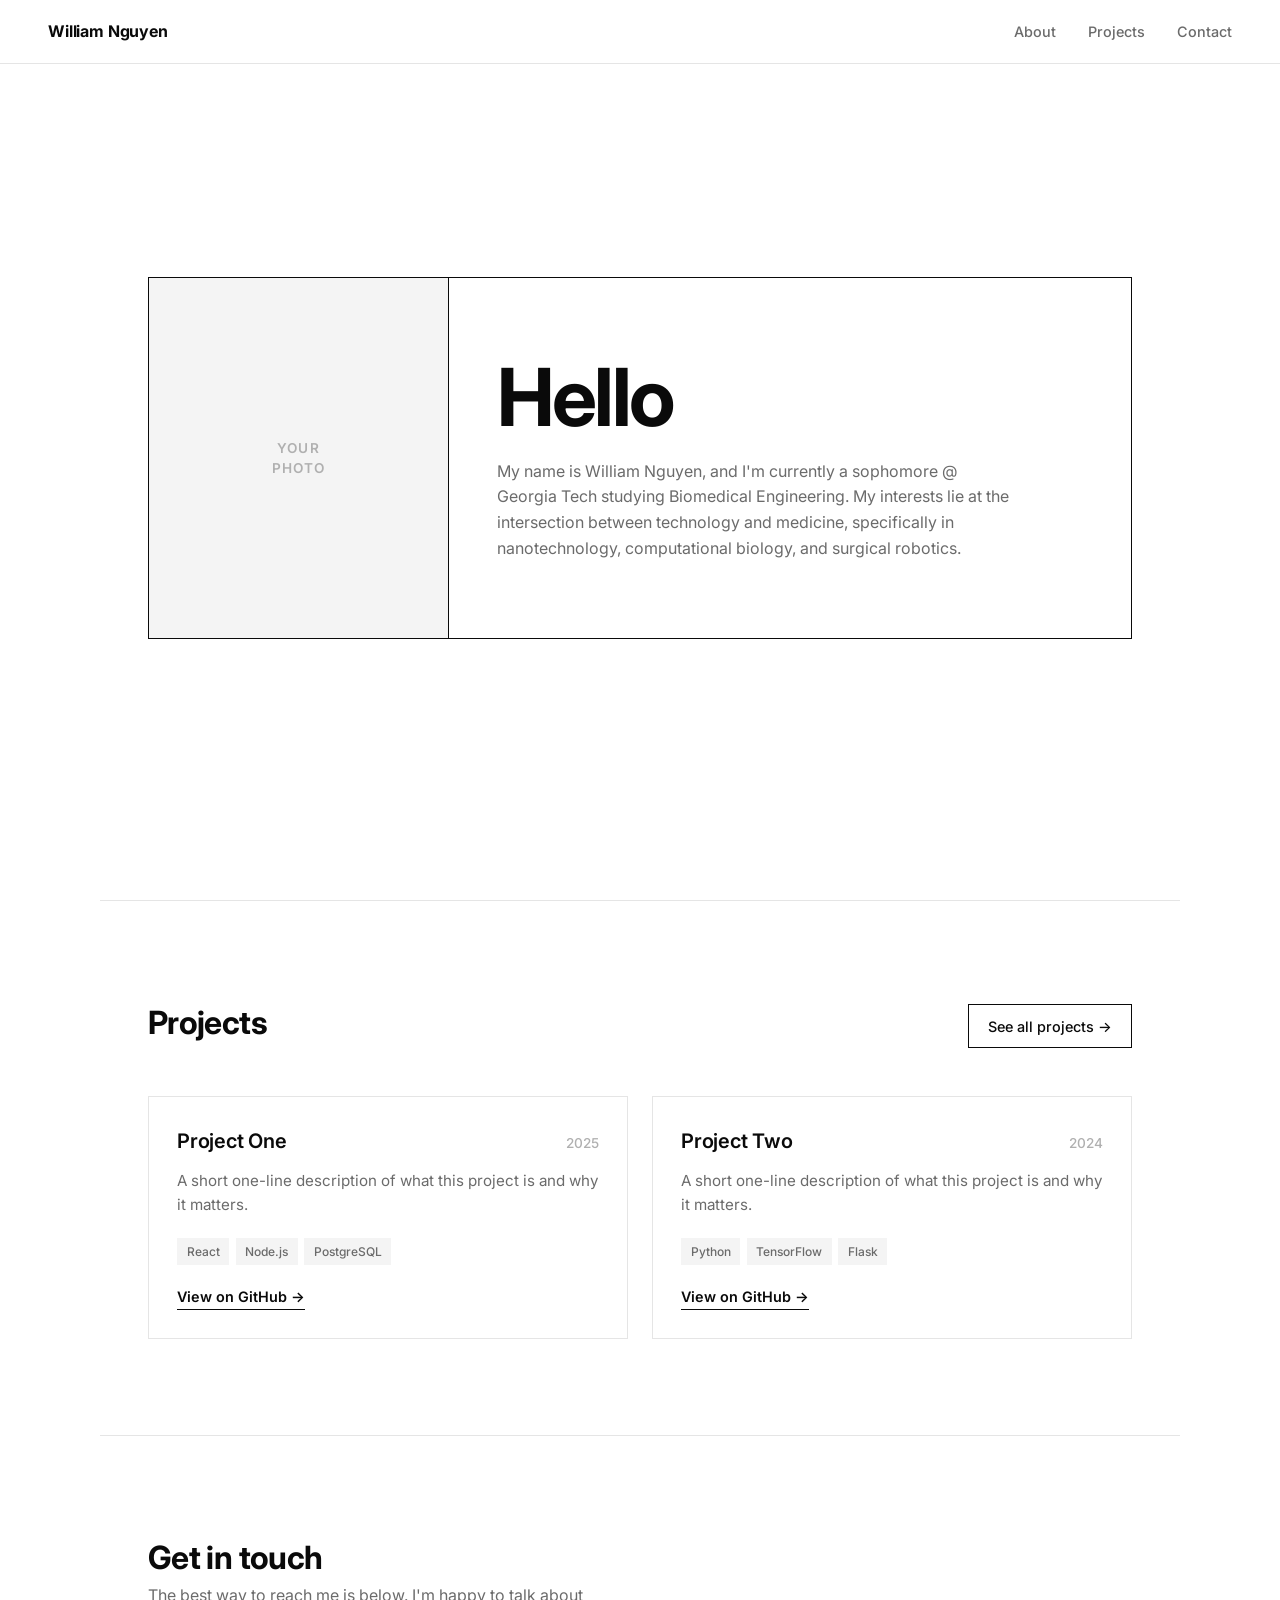
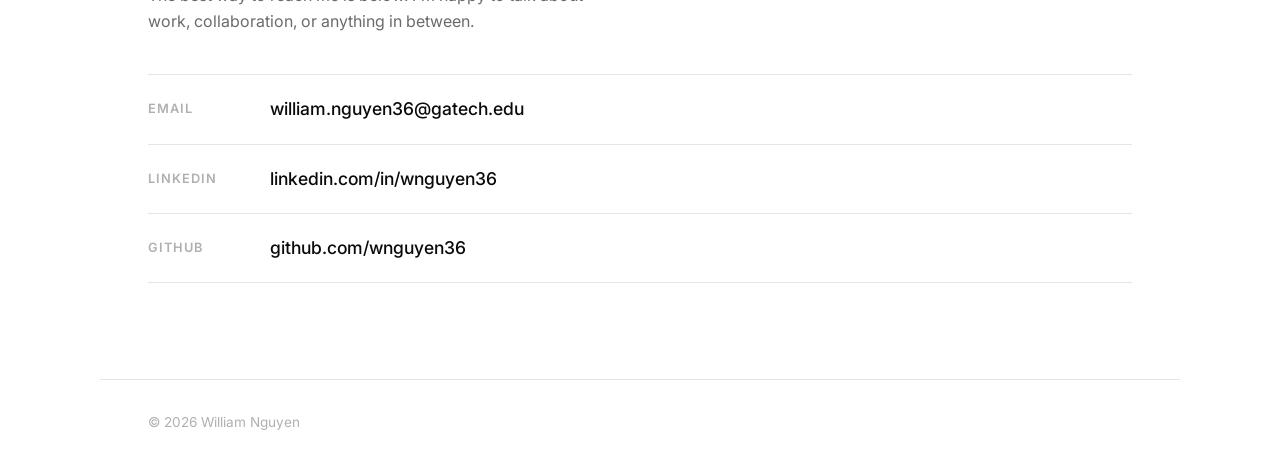
==== index.html @ 50991c11 "Template for portfolio" ====
<!DOCTYPE html>
<html lang="en">
<head>
  <meta charset="UTF-8" />
  <meta name="viewport" content="width=device-width, initial-scale=1.0" />
  <title>William Nguyen — Portfolio</title>
  <link rel="stylesheet" href="css/reset.css" />
  <link rel="stylesheet" href="css/style.css" />
  <link rel="preconnect" href="https://fonts.googleapis.com" />
  <link rel="preconnect" href="https://fonts.gstatic.com" crossorigin />
  <link href="https://fonts.googleapis.com/css2?family=Inter:wght@300;400;500;600;700&display=swap" rel="stylesheet" />
</head>
<body>

  <!-- NAV -->
  <nav class="nav" id="nav">
    <a href="#intro" class="nav__logo">William Nguyen</a>
    <ul class="nav__links">
      <li><a href="#intro">About</a></li>
      <li><a href="#projects">Projects</a></li>
      <li><a href="#contact">Contact</a></li>
    </ul>
  </nav>

  <!-- INTRODUCTION -->
  <section class="section intro" id="intro">
    <div class="intro__box">
      <div class="intro__photo" data-reveal="left">
        <!-- Replace src with your photo, e.g. assets/me.jpg -->
        <img src="" alt="Your photo" id="profilePhoto" />
        <span class="intro__photo-placeholder">Your<br>Photo</span>
      </div>
      <div class="intro__about" data-reveal="right">
        <h1 class="intro__greeting">
          <span class="sr-only">Hello,</span>
          <span class="intro__greeting-word" id="greetingWord" aria-hidden="true">Hello</span>
        </h1>

        <p class="intro__text">
          My name is William Nguyen, and I'm currently a sophomore @ Georgia Tech studying Biomedical Engineering. My interests lie at the intersection between technology and medicine, specifically in nanotechnology, computational biology, and surgical robotics.
        </p>
      </div>
    </div>
  </section>

  <!-- PROJECTS (preview) -->
  <section class="section projects" id="projects">
    <div class="section__head" data-reveal>
      <h2 class="section__title">Projects</h2>
      <a href="projects.html" class="btn">See all projects →</a>
    </div>
    <div class="projects__grid" id="projectsPreview">
      <!-- Top 2 projects injected here by JS -->
    </div>
  </section>

  <!-- CONTACT -->
  <section class="section contact" id="contact">
    <h2 class="section__title" data-reveal>Get in touch</h2>
    <p class="contact__sub" data-reveal>
      The best way to reach me is below. I'm happy to talk about work,
      collaboration, or anything in between.
    </p>
    <ul class="contact__list" id="contactList">
      <li data-reveal data-reveal-manual>
        <span class="contact__label">Email</span>
        <a href="mailto:william.nguyen36@gatech.edu" class="contact__value">william.nguyen36@gatech.edu</a>
      </li>
      <li data-reveal data-reveal-manual>
        <span class="contact__label">LinkedIn</span>
        <a href="https://linkedin.com/in/wnguyen36" target="_blank" rel="noopener" class="contact__value">linkedin.com/in/wnguyen36</a>
      </li>
      <li data-reveal data-reveal-manual>
        <span class="contact__label">GitHub</span>
        <a href="https://github.com/wnguyen36" target="_blank" rel="noopener" class="contact__value">github.com/wnguyen36</a>
      </li>
    </ul>
  </section>

  <footer class="footer">
    <span>© 2026 William Nguyen</span>
  </footer>

  <script src="js/projects-data.js"></script>
  <script src="js/reveal.js"></script>
  <script src="js/main.js"></script>
</body>
</html>
---- css/style.css ----
/* =============================================
   TOKENS — black & white minimal
============================================= */
:root {
  --black:   #0A0A0A;
  --white:   #FFFFFF;
  --gray-1:  #6B6B6B;   /* muted text */
  --gray-2:  #B0B0B0;   /* faint text */
  --gray-3:  #E5E5E5;   /* rules / borders */
  --gray-bg: #F4F4F4;   /* subtle fills */

  --font: 'Inter', system-ui, -apple-system, sans-serif;

  --max-w: 1080px;
  --gutter: clamp(1.25rem, 5vw, 3rem);
  --nav-h: 64px;
}

/* =============================================
   BASE
============================================= */
body {
  font-family: var(--font);
  color: var(--black);
  background: var(--white);
  line-height: 1.6;
  font-size: 1rem;
}
.sr-only {
  position: absolute;
  width: 1px;
  height: 1px;
  overflow: hidden;
  clip: rect(0, 0, 0, 0);
  white-space: nowrap;
}

/* =============================================
   NAV
============================================= */
.nav {
  position: fixed;
  top: 0; left: 0; right: 0;
  height: var(--nav-h);
  display: flex;
  align-items: center;
  justify-content: space-between;
  padding: 0 var(--gutter);
  background: rgba(255,255,255,0.9);
  backdrop-filter: blur(12px);
  border-bottom: 1px solid var(--gray-3);
  z-index: 100;
}
.nav__logo {
  font-weight: 700;
  font-size: 1rem;
  letter-spacing: -0.01em;
}
.nav__links { display: flex; gap: 2rem; }
.nav__links a {
  font-size: 0.9rem;
  font-weight: 500;
  color: var(--gray-1);
  transition: color 0.15s;
}
.nav__links a:hover { color: var(--black); }

/* =============================================
   SECTION SHELL
============================================= */
.section {
  max-width: var(--max-w);
  margin: 0 auto;
  padding: 6rem var(--gutter);
}
.section + .section { border-top: 1px solid var(--gray-3); }

.section__head {
  display: flex;
  justify-content: space-between;
  align-items: flex-end;
  margin-bottom: 3rem;
  gap: 1rem;
  flex-wrap: wrap;
}
.section__title {
  font-size: 2rem;
  font-weight: 700;
  letter-spacing: -0.02em;
}

.btn {
  display: inline-block;
  font-size: 0.9rem;
  font-weight: 500;
  padding: 0.6rem 1.2rem;
  border: 1.5px solid var(--black);
  color: var(--black);
  background: var(--white);
  transition: background 0.15s, color 0.15s;
  white-space: nowrap;
}
.btn:hover { background: var(--black); color: var(--white); }

/* =============================================
   INTRODUCTION
============================================= */
.intro {
  min-height: 100vh;
  display: flex;
  align-items: center;
  padding-top: calc(var(--nav-h) + 3rem);
}
.intro__box {
  display: grid;
  grid-template-columns: 300px 1fr;
  width: 100%;
  border: 1.5px solid var(--black);
}
.intro__photo {
  position: relative;
  background: var(--gray-bg);
  border-right: 1.5px solid var(--black);
  display: flex;
  align-items: center;
  justify-content: center;
  min-height: 360px;
}
.intro__photo img {
  position: absolute;
  inset: 0;
  width: 100%;
  height: 100%;
  object-fit: cover;
}
.intro__photo img[src=""],
.intro__photo img:not([src]) { display: none; }
.intro__photo-placeholder {
  font-size: 0.85rem;
  font-weight: 600;
  letter-spacing: 0.08em;
  text-transform: uppercase;
  color: var(--gray-2);
  text-align: center;
  line-height: 1.5;
}

.intro__about {
  padding: 3rem;
  display: flex;
  flex-direction: column;
  justify-content: center;
}
.intro__greeting {
  font-size: clamp(2.75rem, 7vw, 5rem);
  font-weight: 700;
  letter-spacing: -0.03em;
  line-height: 1.05;
  height: 1.05em;
  overflow: hidden;
  margin-bottom: 1.25rem;
}
.intro__greeting-word {
  display: inline-block;
  transform: translateY(0);
  opacity: 1;
  transition: transform 0.5s cubic-bezier(0.65, 0, 0.35, 1), opacity 0.4s ease;
}
.intro__greeting-word--out {
  transform: translateY(100%);
  opacity: 0;
}
.intro__greeting-word--in {
  transform: translateY(-100%);
  opacity: 0;
}
.intro__role {
  font-size: 1.1rem;
  font-weight: 500;
  color: var(--gray-1);
  margin-bottom: 1.5rem;
}
.intro__text {
  color: var(--gray-1);
  margin-bottom: 1rem;
  max-width: 52ch;
}
.intro__text:last-child { margin-bottom: 0; }

/* =============================================
   PROJECTS GRID (shared)
============================================= */
.projects__grid {
  display: grid;
  grid-template-columns: 1fr 1fr;
  gap: 1.5rem;
}
.projects__grid--full {
  grid-template-columns: repeat(3, 1fr);
}

.project-card {
  border: 1.5px solid var(--gray-3);
  padding: 1.75rem;
  display: flex;
  flex-direction: column;
  transition: border-color 0.2s, transform 0.2s;
}
.project-card:hover {
  border-color: var(--black);
  transform: translateY(-3px);
}
.project-card__img {
  width: 100%;
  aspect-ratio: 16 / 9;
  object-fit: cover;
  background: var(--gray-bg);
  margin-bottom: 1.25rem;
  border: 1px solid var(--gray-3);
}
.project-card__top {
  display: flex;
  justify-content: space-between;
  align-items: baseline;
  margin-bottom: 0.75rem;
  gap: 0.5rem;
}
.project-card__title {
  font-size: 1.25rem;
  font-weight: 600;
  letter-spacing: -0.01em;
}
.project-card__year {
  font-size: 0.85rem;
  color: var(--gray-2);
  font-weight: 500;
  white-space: nowrap;
}
.project-card__desc {
  font-size: 0.95rem;
  color: var(--gray-1);
  margin-bottom: 1.25rem;
  flex-grow: 1;
}
.project-card__tags {
  display: flex;
  flex-wrap: wrap;
  gap: 0.4rem;
  margin-bottom: 1.25rem;
}
.project-card__tags span {
  font-size: 0.75rem;
  font-weight: 500;
  padding: 0.25rem 0.6rem;
  background: var(--gray-bg);
  color: var(--gray-1);
}
.project-card__link {
  font-size: 0.9rem;
  font-weight: 600;
  color: var(--black);
  border-bottom: 1.5px solid var(--black);
  align-self: flex-start;
  padding-bottom: 1px;
  transition: opacity 0.15s;
}
.project-card__link:hover { opacity: 0.6; }

/* =============================================
   PROJECTS PAGE
============================================= */
.projects-page { padding-top: calc(var(--nav-h) + 4rem); }
.projects-page__sub {
  color: var(--gray-1);
  margin-top: 0.5rem;
}

/* =============================================
   CONTACT
============================================= */
.contact__sub {
  color: var(--gray-1);
  max-width: 46ch;
  margin-bottom: 2.5rem;
}
.contact__list {
  display: flex;
  flex-direction: column;
}
.contact__list li {
  display: flex;
  align-items: center;
  gap: 2rem;
  padding: 1.25rem 0;
  border-top: 1px solid var(--gray-3);
}
.contact__list li:last-child { border-bottom: 1px solid var(--gray-3); }
.contact__label {
  font-size: 0.8rem;
  font-weight: 600;
  letter-spacing: 0.08em;
  text-transform: uppercase;
  color: var(--gray-2);
  width: 90px;
  flex-shrink: 0;
}
.contact__value {
  font-size: 1.1rem;
  font-weight: 500;
  transition: opacity 0.15s;
}
.contact__value:hover { opacity: 0.55; }

/* =============================================
   FOOTER
============================================= */
.footer {
  max-width: var(--max-w);
  margin: 0 auto;
  padding: 2rem var(--gutter);
  border-top: 1px solid var(--gray-3);
  font-size: 0.85rem;
  color: var(--gray-2);
}

/* =============================================
   RESPONSIVE
============================================= */
@media (max-width: 860px) {
  .intro__box { grid-template-columns: 1fr; }
  .intro__photo {
    border-right: none;
    border-bottom: 1.5px solid var(--black);
    min-height: 280px;
  }
  .intro__about { padding: 2rem; }
  .projects__grid,
  .projects__grid--full { grid-template-columns: 1fr; }
}

@media (max-width: 560px) {
  .nav__links { gap: 1.25rem; }
  .nav__links a { font-size: 0.85rem; }
  .section { padding: 4rem var(--gutter); }
  .contact__list li { flex-direction: column; align-items: flex-start; gap: 0.25rem; }
  .contact__label { width: auto; }
}

@media (prefers-reduced-motion: reduce) {
  * { transition: none !important; }
}

/* =============================================
   SCROLL REVEAL
============================================= */
[data-reveal] {
  opacity: 0;
  transform: translateY(70px) scale(0.94);
  transition: opacity 1.1s cubic-bezier(0.16, 1, 0.3, 1),
              transform 1.1s cubic-bezier(0.16, 1, 0.3, 1);
  will-change: opacity, transform;
}
[data-reveal="left"]  { transform: translateX(-90px) scale(0.94); }
[data-reveal="right"] { transform: translateX(90px) scale(0.94); }
[data-reveal].is-revealed {
  opacity: 1;
  transform: none;
}
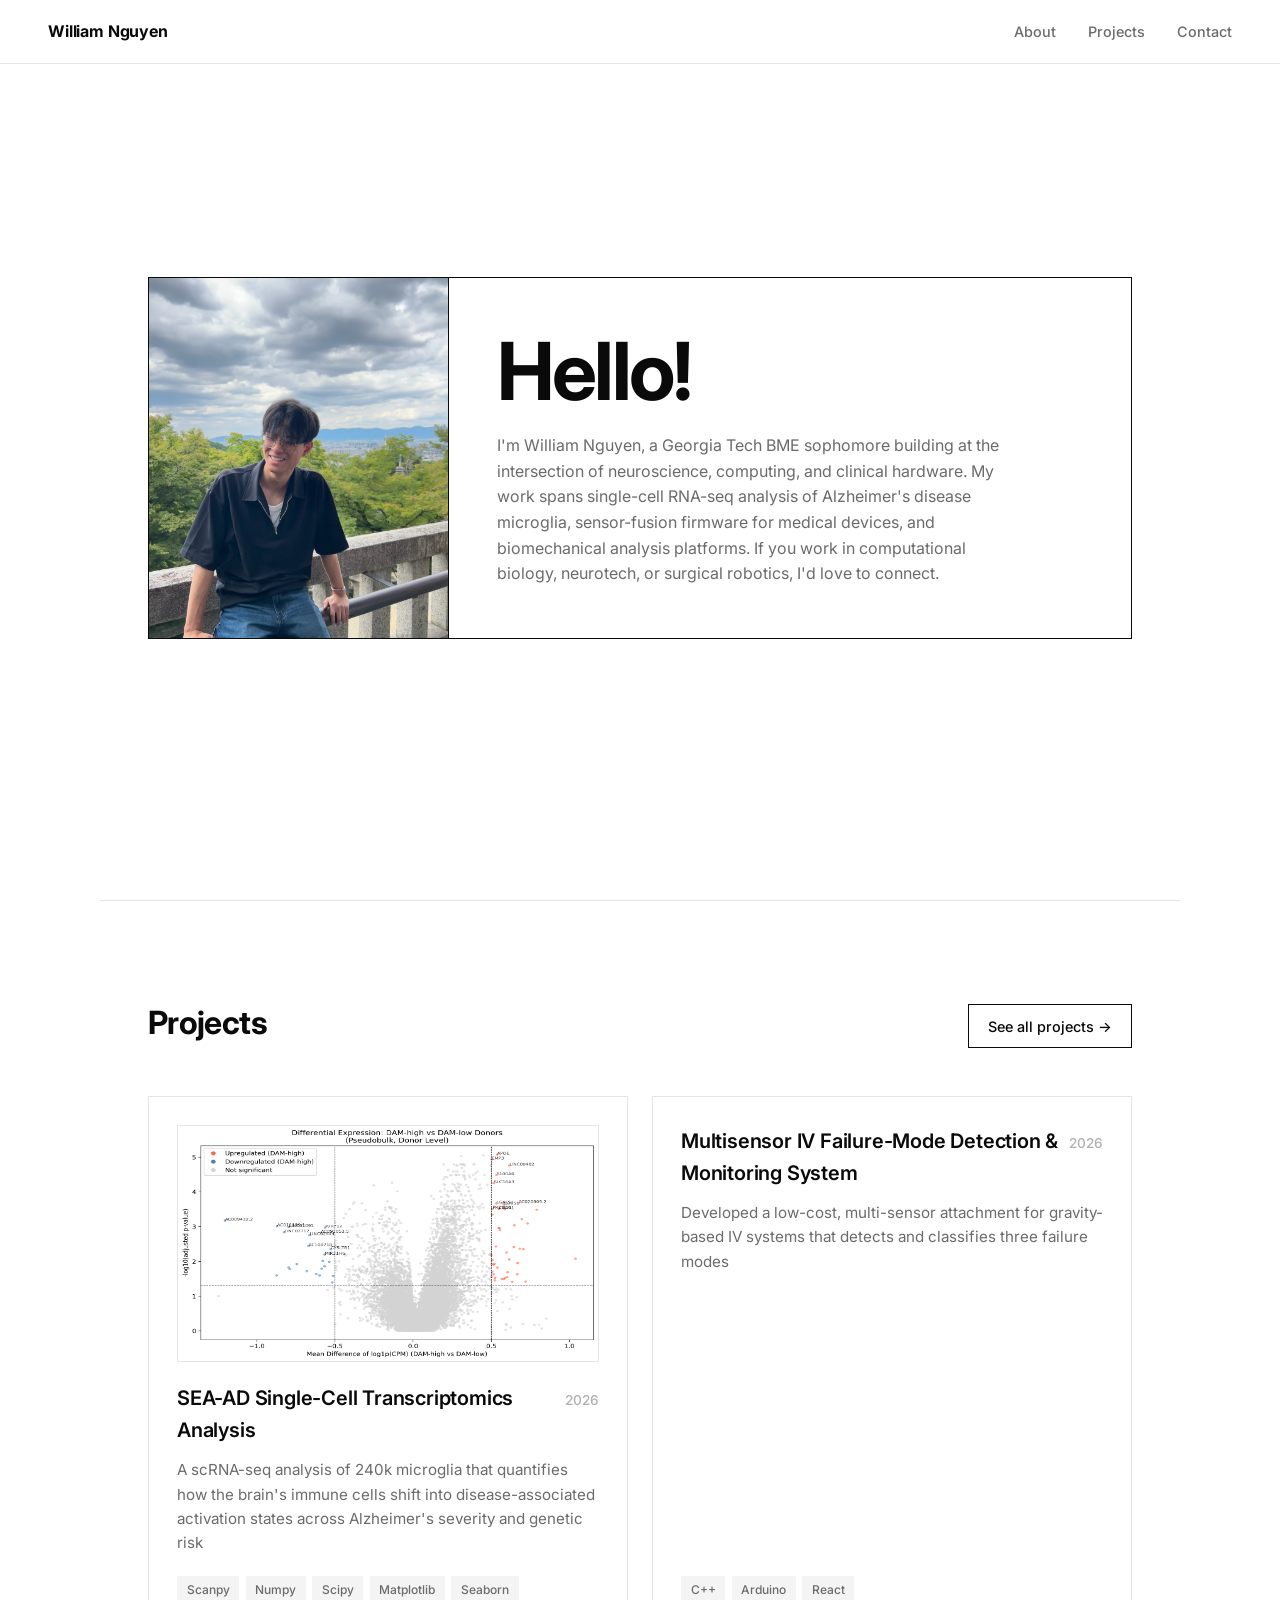
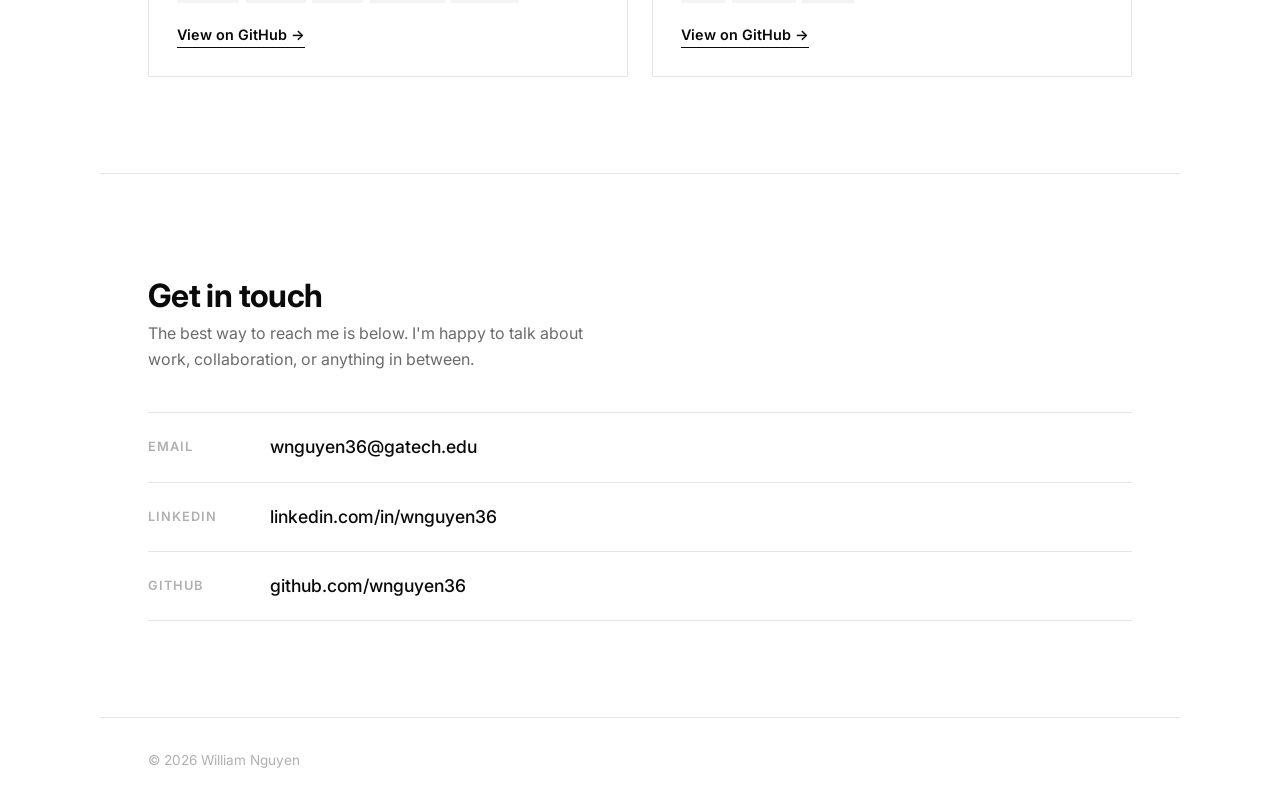
==== commit 85828a34: "Added scroll animations, details to intro card, project 1" ====
--- a/index.html
+++ b/index.html
@@ -25,19 +25,19 @@
   <!-- INTRODUCTION -->
   <section class="section intro" id="intro">
     <div class="intro__box">
-      <div class="intro__photo" data-reveal="left">
+      <div class="intro__photo" data-reveal="left" data-reveal-manual>
         <!-- Replace src with your photo, e.g. assets/me.jpg -->
-        <img src="" alt="Your photo" id="profilePhoto" />
-        <span class="intro__photo-placeholder">Your<br>Photo</span>
+        <img src="assets/portfolio_pic.png" alt="Your photo" id="profilePhoto" />
+        <!--<span class="intro__photo-placeholder">Your<br>Photo</span> -->
       </div>
-      <div class="intro__about" data-reveal="right">
+      <div class="intro__about" data-reveal="right" data-reveal-manual>
         <h1 class="intro__greeting">
-          <span class="sr-only">Hello,</span>
-          <span class="intro__greeting-word" id="greetingWord" aria-hidden="true">Hello</span>
+          <span class="sr-only">Hello!</span>
+          <span class="intro__greeting-word" id="greetingWord" aria-hidden="true">Hello!</span>
         </h1>
 
         <p class="intro__text">
-          My name is William Nguyen, and I'm currently a sophomore @ Georgia Tech studying Biomedical Engineering. My interests lie at the intersection between technology and medicine, specifically in nanotechnology, computational biology, and surgical robotics.
+          I'm William Nguyen, a Georgia Tech BME sophomore building at the intersection of neuroscience, computing, and clinical hardware. My work spans single-cell RNA-seq analysis of Alzheimer's disease microglia, sensor-fusion firmware for medical devices, and biomechanical analysis platforms. If you work in computational biology, neurotech, or surgical robotics, I'd love to connect.
         </p>
       </div>
     </div>
@@ -64,7 +64,7 @@
     <ul class="contact__list" id="contactList">
       <li data-reveal data-reveal-manual>
         <span class="contact__label">Email</span>
-        <a href="mailto:william.nguyen36@gatech.edu" class="contact__value">william.nguyen36@gatech.edu</a>
+        <a href="mailto:wnguyen36@gatech.edu" class="contact__value">wnguyen36@gatech.edu</a>
       </li>
       <li data-reveal data-reveal-manual>
         <span class="contact__label">LinkedIn</span>
--- a/css/style.css
+++ b/css/style.css
@@ -213,7 +213,7 @@
 .project-card__img {
   width: 100%;
   aspect-ratio: 16 / 9;
-  object-fit: cover;
+  object-fit: fill;
   background: var(--gray-bg);
   margin-bottom: 1.25rem;
   border: 1px solid var(--gray-3);
@@ -255,6 +255,20 @@
   background: var(--gray-bg);
   color: var(--gray-1);
 }
+.project-card__readmore {
+  font: inherit;
+  font-size: 0.9rem;
+  font-weight: 600;
+  color: var(--black);
+  background: none;
+  border: none;
+  padding: 0;
+  margin: -0.75rem 0 1.25rem;
+  align-self: flex-start;
+  cursor: pointer;
+  text-decoration: underline;
+}
+.project-card__readmore:hover { opacity: 0.6; }
 .project-card__link {
   font-size: 0.9rem;
   font-weight: 600;
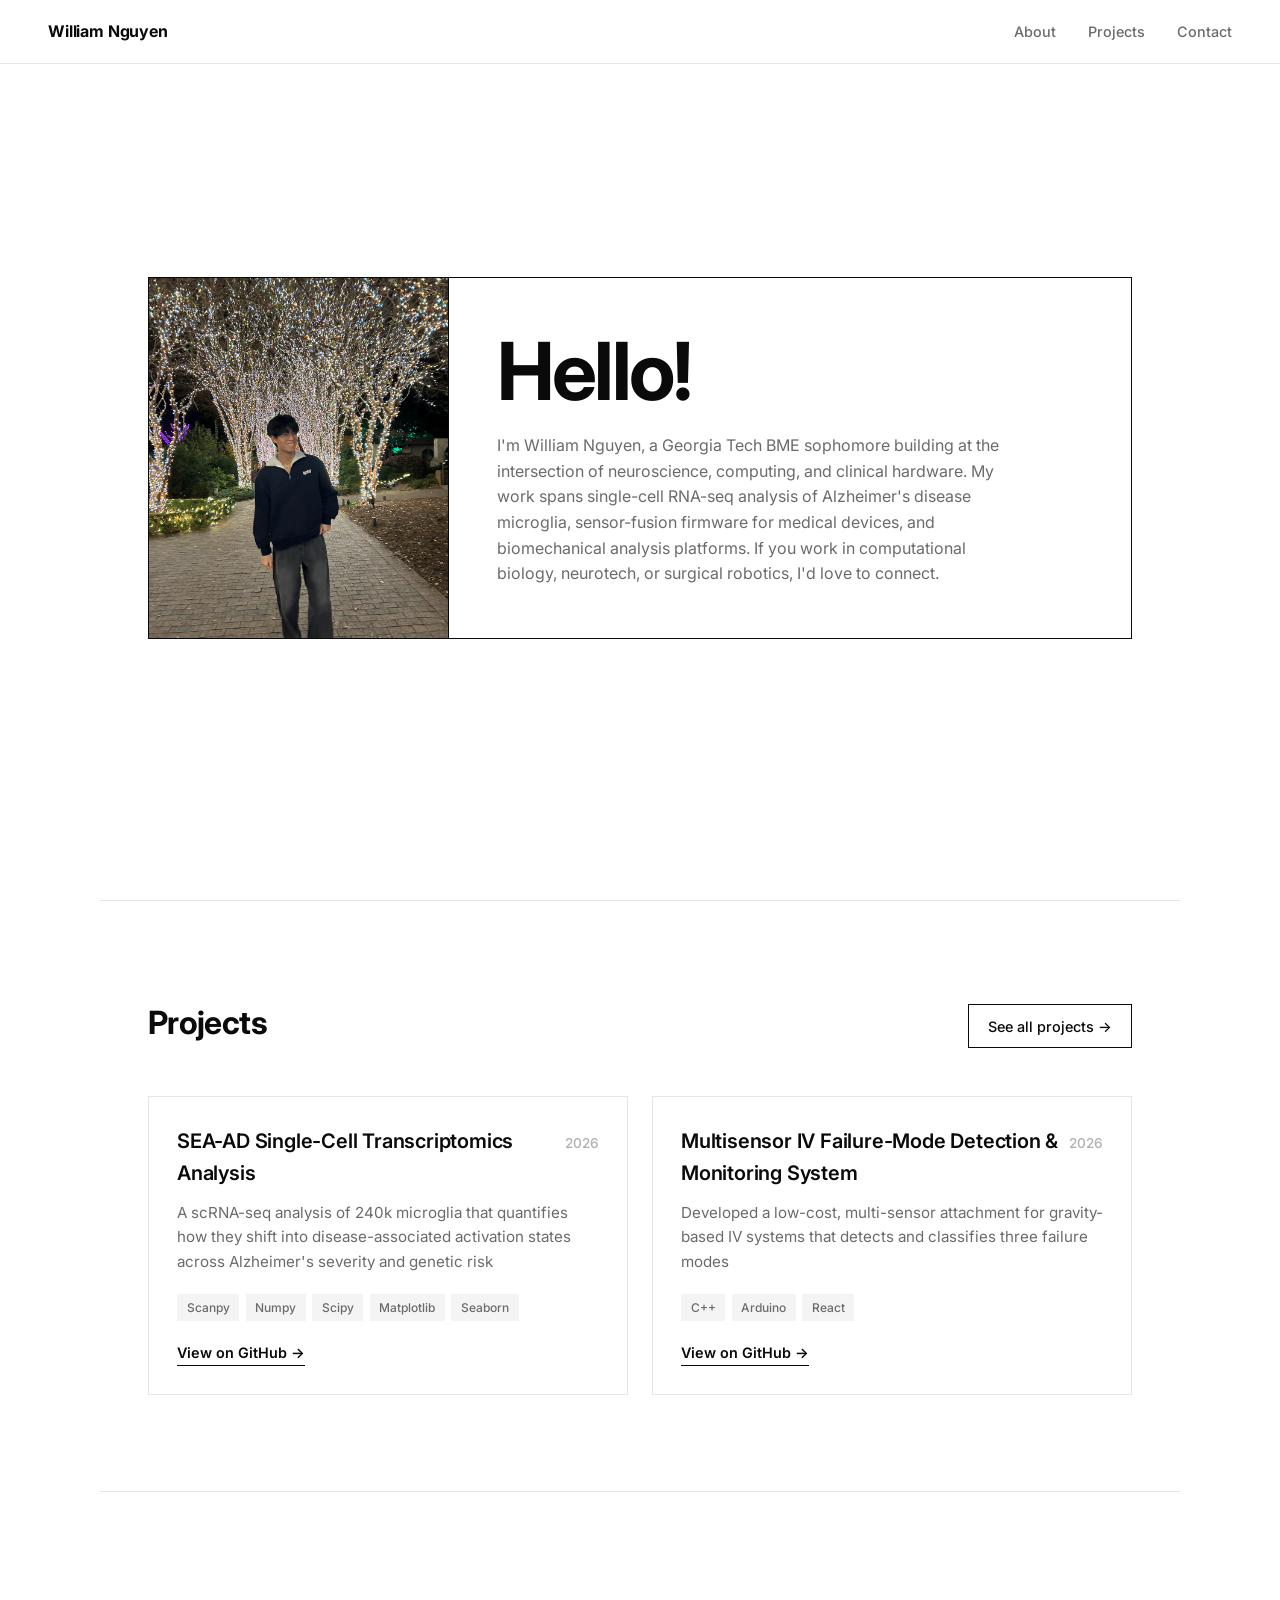
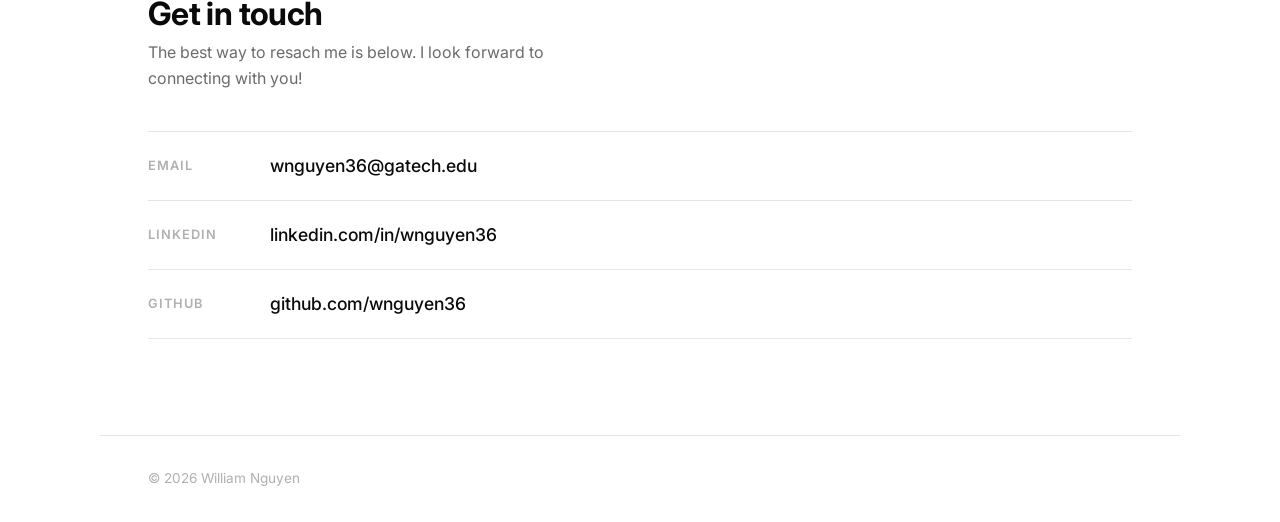
==== commit 795ae1a5: "Added multiple pictures + debugging" ====
--- a/index.html
+++ b/index.html
@@ -58,8 +58,7 @@
   <section class="section contact" id="contact">
     <h2 class="section__title" data-reveal>Get in touch</h2>
     <p class="contact__sub" data-reveal>
-      The best way to reach me is below. I'm happy to talk about work,
-      collaboration, or anything in between.
+      The best way to resach me is below. I look forward to connecting with you!
     </p>
     <ul class="contact__list" id="contactList">
       <li data-reveal data-reveal-manual>
--- a/css/style.css
+++ b/css/style.css
@@ -204,16 +204,21 @@
   padding: 1.75rem;
   display: flex;
   flex-direction: column;
+  cursor: pointer;
   transition: border-color 0.2s, transform 0.2s;
 }
 .project-card:hover {
   border-color: var(--black);
   transform: translateY(-3px);
 }
+.project-card:focus-visible {
+  outline: 1.5px solid var(--black);
+  outline-offset: 3px;
+}
 .project-card__img {
   width: 100%;
   aspect-ratio: 16 / 9;
-  object-fit: fill;
+  object-fit: cover;
   background: var(--gray-bg);
   margin-bottom: 1.25rem;
   border: 1px solid var(--gray-3);
@@ -255,20 +260,6 @@
   background: var(--gray-bg);
   color: var(--gray-1);
 }
-.project-card__readmore {
-  font: inherit;
-  font-size: 0.9rem;
-  font-weight: 600;
-  color: var(--black);
-  background: none;
-  border: none;
-  padding: 0;
-  margin: -0.75rem 0 1.25rem;
-  align-self: flex-start;
-  cursor: pointer;
-  text-decoration: underline;
-}
-.project-card__readmore:hover { opacity: 0.6; }
 .project-card__link {
   font-size: 0.9rem;
   font-weight: 600;
@@ -287,6 +278,170 @@
 .projects-page__sub {
   color: var(--gray-1);
   margin-top: 0.5rem;
+}
+
+/* =============================================
+   PROJECT DETAIL PAGE
+============================================= */
+.project-page { padding-top: calc(var(--nav-h) + 4rem); }
+.project-page__meta {
+  font-size: 0.9rem;
+  font-weight: 500;
+  color: var(--gray-2);
+  margin-top: 0.5rem;
+}
+.project-page__hero {
+  border: 1px solid var(--gray-3);
+  margin-bottom: 2.5rem;
+}
+.project-page__img {
+  display: block;
+  width: 100%;
+  height: auto;
+  background: var(--gray-bg);
+}
+.project-page__body {
+  max-width: none;
+}
+.project-page__desc {
+  color: var(--gray-1);
+  margin-bottom: 1.25rem;
+}
+.project-page__body .project-card__tags { margin-bottom: 1.75rem; }
+
+/* =============================================
+   IMAGE CAROUSEL
+============================================= */
+.carousel {
+  position: relative;
+  width: 100%;
+  aspect-ratio: 16 / 9;
+  background: var(--gray-bg);
+  margin-bottom: 1.25rem;
+  border: 1px solid var(--gray-3);
+  overflow: hidden;
+}
+.carousel__img {
+  display: block;
+  width: 100%;
+  height: 100%;
+  object-fit: cover;
+  object-position: center center;
+  cursor: zoom-in;
+}
+@keyframes carousel-in-right {
+  from { opacity: 0; transform: translateX(40px); }
+  to   { opacity: 1; transform: translateX(0); }
+}
+@keyframes carousel-in-left {
+  from { opacity: 0; transform: translateX(-40px); }
+  to   { opacity: 1; transform: translateX(0); }
+}
+.carousel__img--in-right {
+  animation: carousel-in-right 0.3s cubic-bezier(0.4, 0, 0.2, 1) both;
+}
+.carousel__img--in-left {
+  animation: carousel-in-left 0.3s cubic-bezier(0.4, 0, 0.2, 1) both;
+}
+.carousel__btn {
+  position: absolute;
+  top: 50%;
+  transform: translateY(-50%);
+  background: rgba(255,255,255,0.85);
+  border: 1.5px solid var(--gray-3);
+  color: var(--black);
+  width: 2rem;
+  height: 2rem;
+  display: flex;
+  align-items: center;
+  justify-content: center;
+  font-size: 1.4rem;
+  line-height: 1;
+  cursor: pointer;
+  transition: background 0.15s, border-color 0.15s;
+  z-index: 2;
+  padding: 0;
+}
+.carousel__btn:hover {
+  background: var(--white);
+  border-color: var(--black);
+}
+.carousel__btn--prev { left: 0.5rem; }
+.carousel__btn--next { right: 0.5rem; }
+.carousel__counter {
+  position: absolute;
+  bottom: 0.5rem;
+  right: 0.5rem;
+  font-size: 0.75rem;
+  font-weight: 500;
+  color: var(--white);
+  background: rgba(0,0,0,0.5);
+  padding: 0.15rem 0.45rem;
+  z-index: 2;
+  pointer-events: none;
+}
+/* Show full image without cropping — set imageContain:true in project data */
+.carousel--contain .carousel__img {
+  object-fit: contain;
+  background: var(--gray-bg);
+}
+/* On the project detail page, the hero border/margin is the container's — don't double them */
+.project-page__hero .carousel {
+  margin-bottom: 0;
+  border: none;
+}
+
+/* =============================================
+   LIGHTBOX
+============================================= */
+.lightbox {
+  position: fixed;
+  inset: 0;
+  background: rgba(0, 0, 0, 0.92);
+  display: flex;
+  align-items: center;
+  justify-content: center;
+  z-index: 9999;
+  padding: 1.5rem;
+  animation: lightbox-in 0.2s ease both;
+}
+.lightbox[hidden] { display: none; }
+@keyframes lightbox-in {
+  from { opacity: 0; }
+  to   { opacity: 1; }
+}
+.lightbox__img {
+  max-width: 100%;
+  max-height: calc(100vh - 3rem);
+  object-fit: contain;
+  display: block;
+  animation: lightbox-img-in 0.25s cubic-bezier(0.4, 0, 0.2, 1) both;
+}
+@keyframes lightbox-img-in {
+  from { opacity: 0; transform: scale(0.94); }
+  to   { opacity: 1; transform: scale(1); }
+}
+.lightbox__close {
+  position: absolute;
+  top: 1rem;
+  right: 1rem;
+  width: 2.5rem;
+  height: 2.5rem;
+  background: rgba(255,255,255,0.12);
+  border: 1.5px solid rgba(255,255,255,0.35);
+  color: var(--white);
+  font-size: 1.5rem;
+  display: flex;
+  align-items: center;
+  justify-content: center;
+  cursor: pointer;
+  transition: background 0.15s, border-color 0.15s;
+  padding: 0;
+  line-height: 1;
+}
+.lightbox__close:hover {
+  background: rgba(255,255,255,0.22);
+  border-color: rgba(255,255,255,0.7);
 }
 
 /* =============================================
@@ -361,7 +516,7 @@
 }
 
 @media (prefers-reduced-motion: reduce) {
-  * { transition: none !important; }
+  * { transition: none !important; animation: none !important; }
 }
 
 /* =============================================
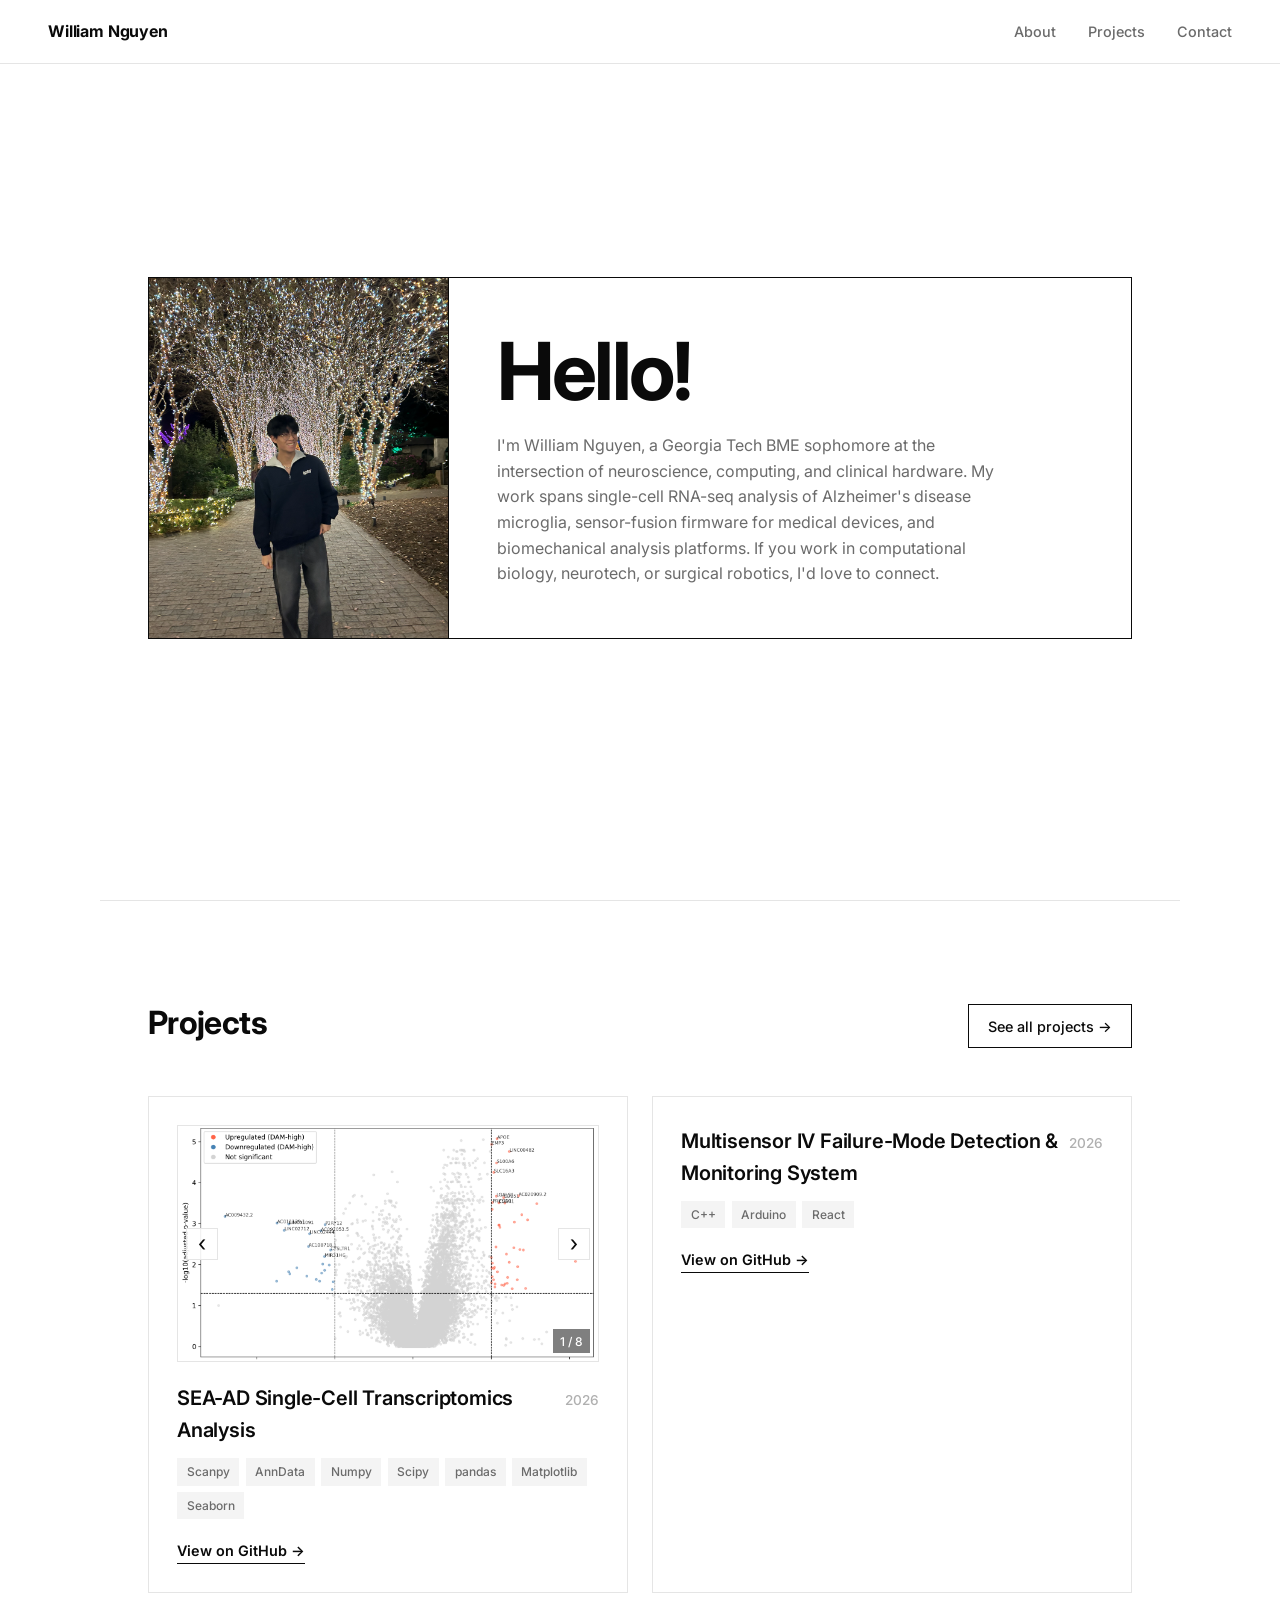
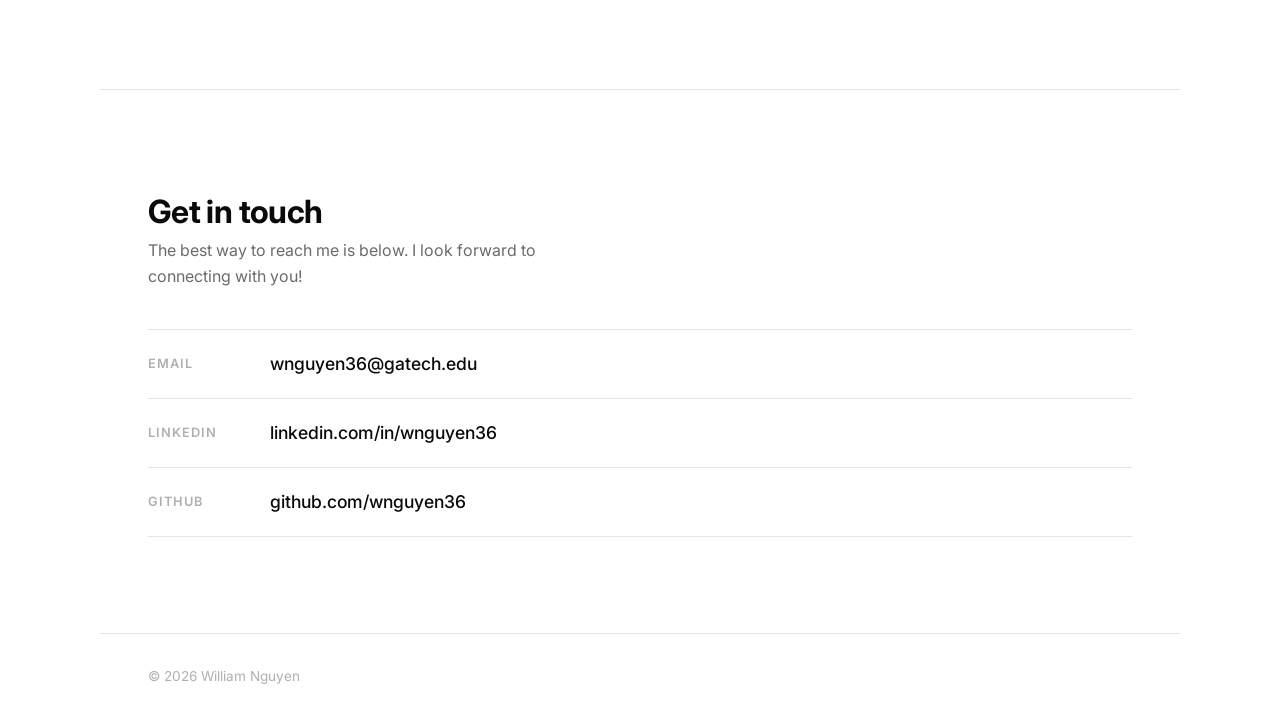
==== commit d5f3b8d5: "added descriptions to all projects. need to add pictures" ====
--- a/index.html
+++ b/index.html
@@ -37,7 +37,7 @@
         </h1>
 
         <p class="intro__text">
-          I'm William Nguyen, a Georgia Tech BME sophomore building at the intersection of neuroscience, computing, and clinical hardware. My work spans single-cell RNA-seq analysis of Alzheimer's disease microglia, sensor-fusion firmware for medical devices, and biomechanical analysis platforms. If you work in computational biology, neurotech, or surgical robotics, I'd love to connect.
+          I'm William Nguyen, a Georgia Tech BME sophomore at the intersection of neuroscience, computing, and clinical hardware. My work spans single-cell RNA-seq analysis of Alzheimer's disease microglia, sensor-fusion firmware for medical devices, and biomechanical analysis platforms. If you work in computational biology, neurotech, or surgical robotics, I'd love to connect.
         </p>
       </div>
     </div>
@@ -58,7 +58,7 @@
   <section class="section contact" id="contact">
     <h2 class="section__title" data-reveal>Get in touch</h2>
     <p class="contact__sub" data-reveal>
-      The best way to resach me is below. I look forward to connecting with you!
+      The best way to reach me is below. I look forward to connecting with you!
     </p>
     <ul class="contact__list" id="contactList">
       <li data-reveal data-reveal-manual>
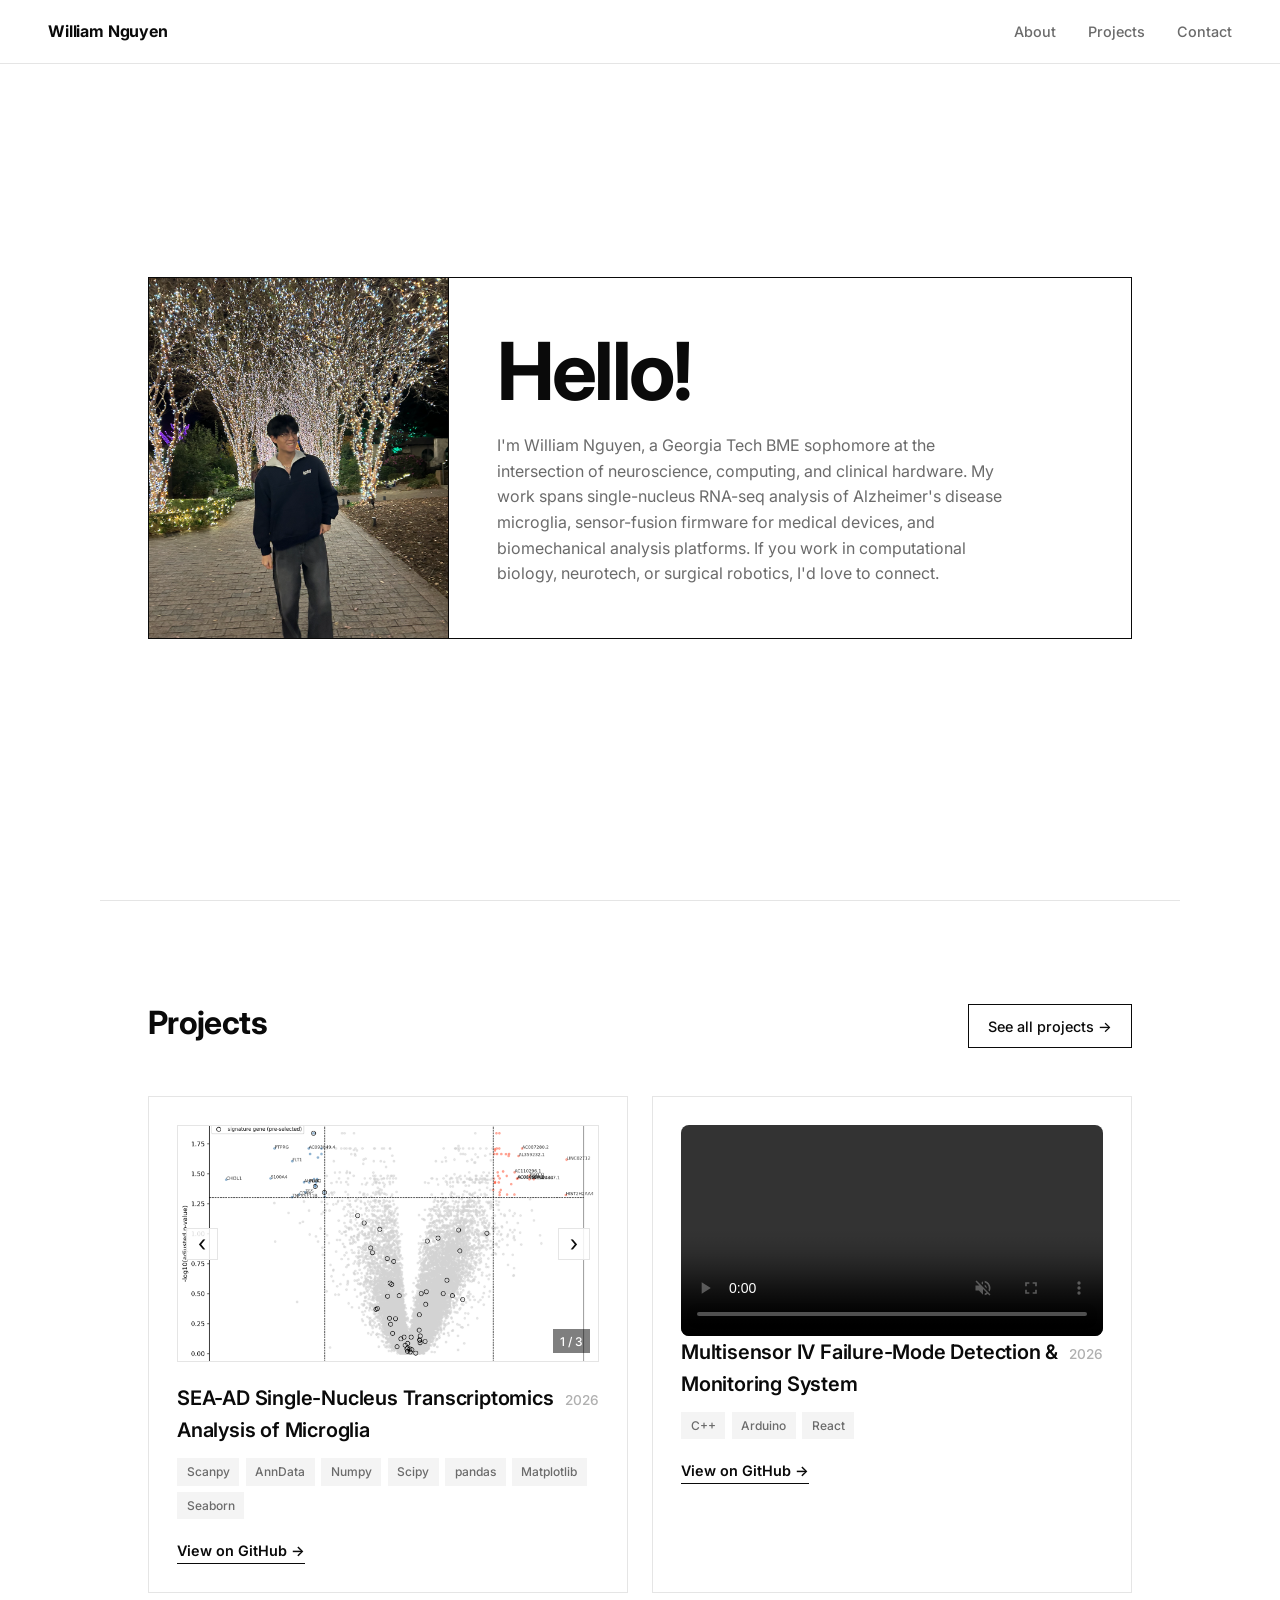
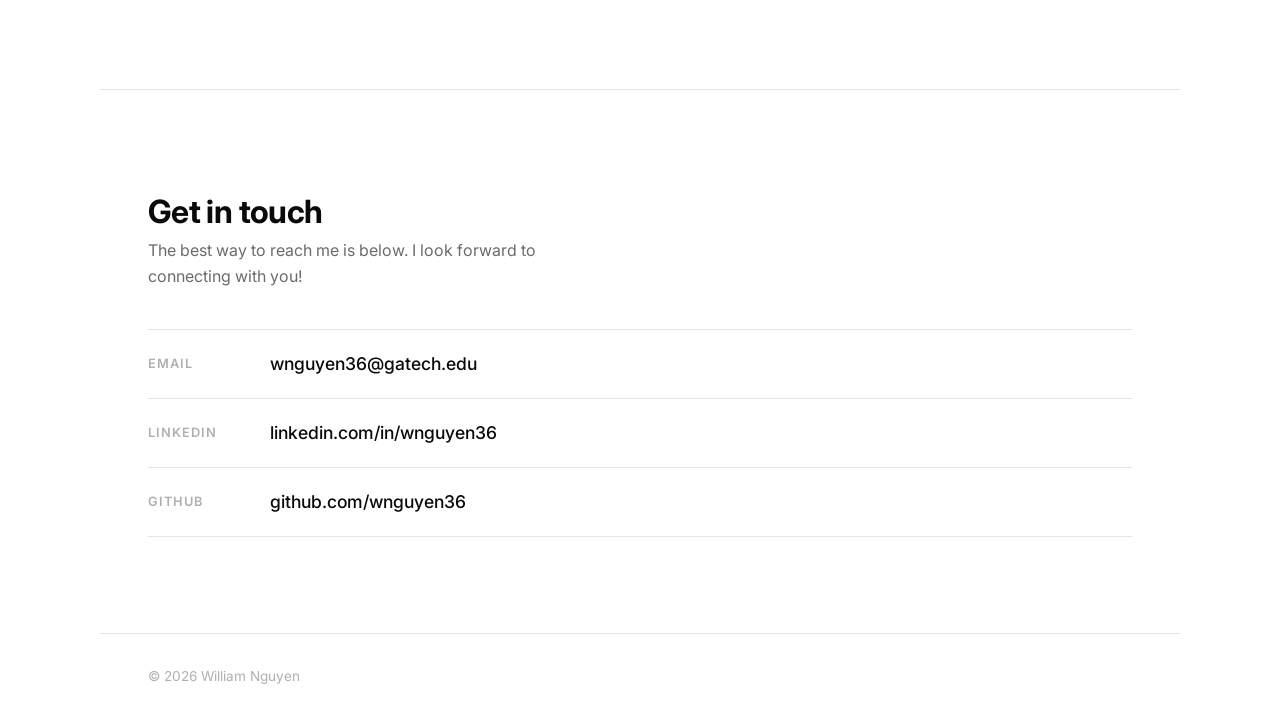
==== commit 3394536e: "changed description to match snRNA ^^" ====
--- a/index.html
+++ b/index.html
@@ -37,7 +37,7 @@
         </h1>
 
         <p class="intro__text">
-          I'm William Nguyen, a Georgia Tech BME sophomore at the intersection of neuroscience, computing, and clinical hardware. My work spans single-cell RNA-seq analysis of Alzheimer's disease microglia, sensor-fusion firmware for medical devices, and biomechanical analysis platforms. If you work in computational biology, neurotech, or surgical robotics, I'd love to connect.
+          I'm William Nguyen, a Georgia Tech BME sophomore at the intersection of neuroscience, computing, and clinical hardware. My work spans single-nucleus RNA-seq analysis of Alzheimer's disease microglia, sensor-fusion firmware for medical devices, and biomechanical analysis platforms. If you work in computational biology, neurotech, or surgical robotics, I'd love to connect.
         </p>
       </div>
     </div>
--- a/css/style.css
+++ b/css/style.css
@@ -391,6 +391,12 @@
   border: none;
 }
 
+.project-video {
+  width: 100%;
+  border-radius: 0.5rem;
+  display: block;
+}
+
 /* =============================================
    LIGHTBOX
 ============================================= */
